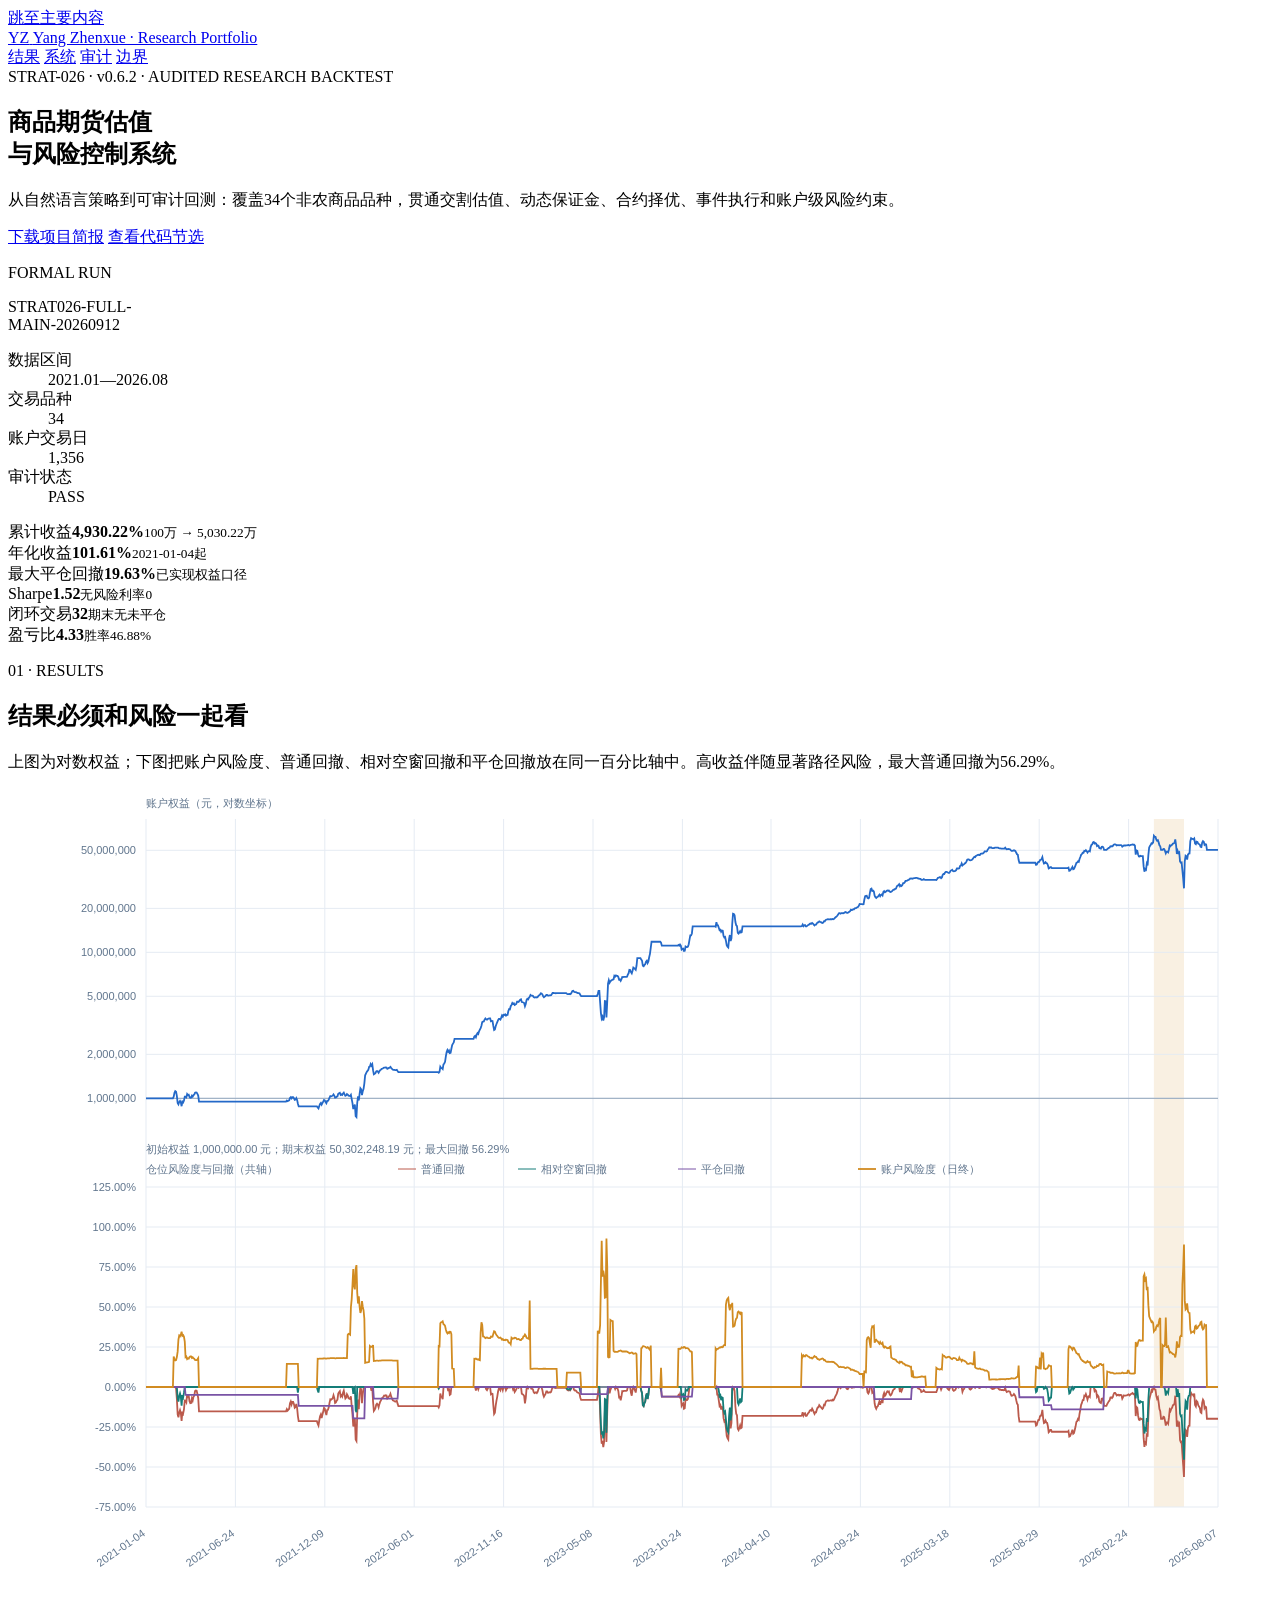
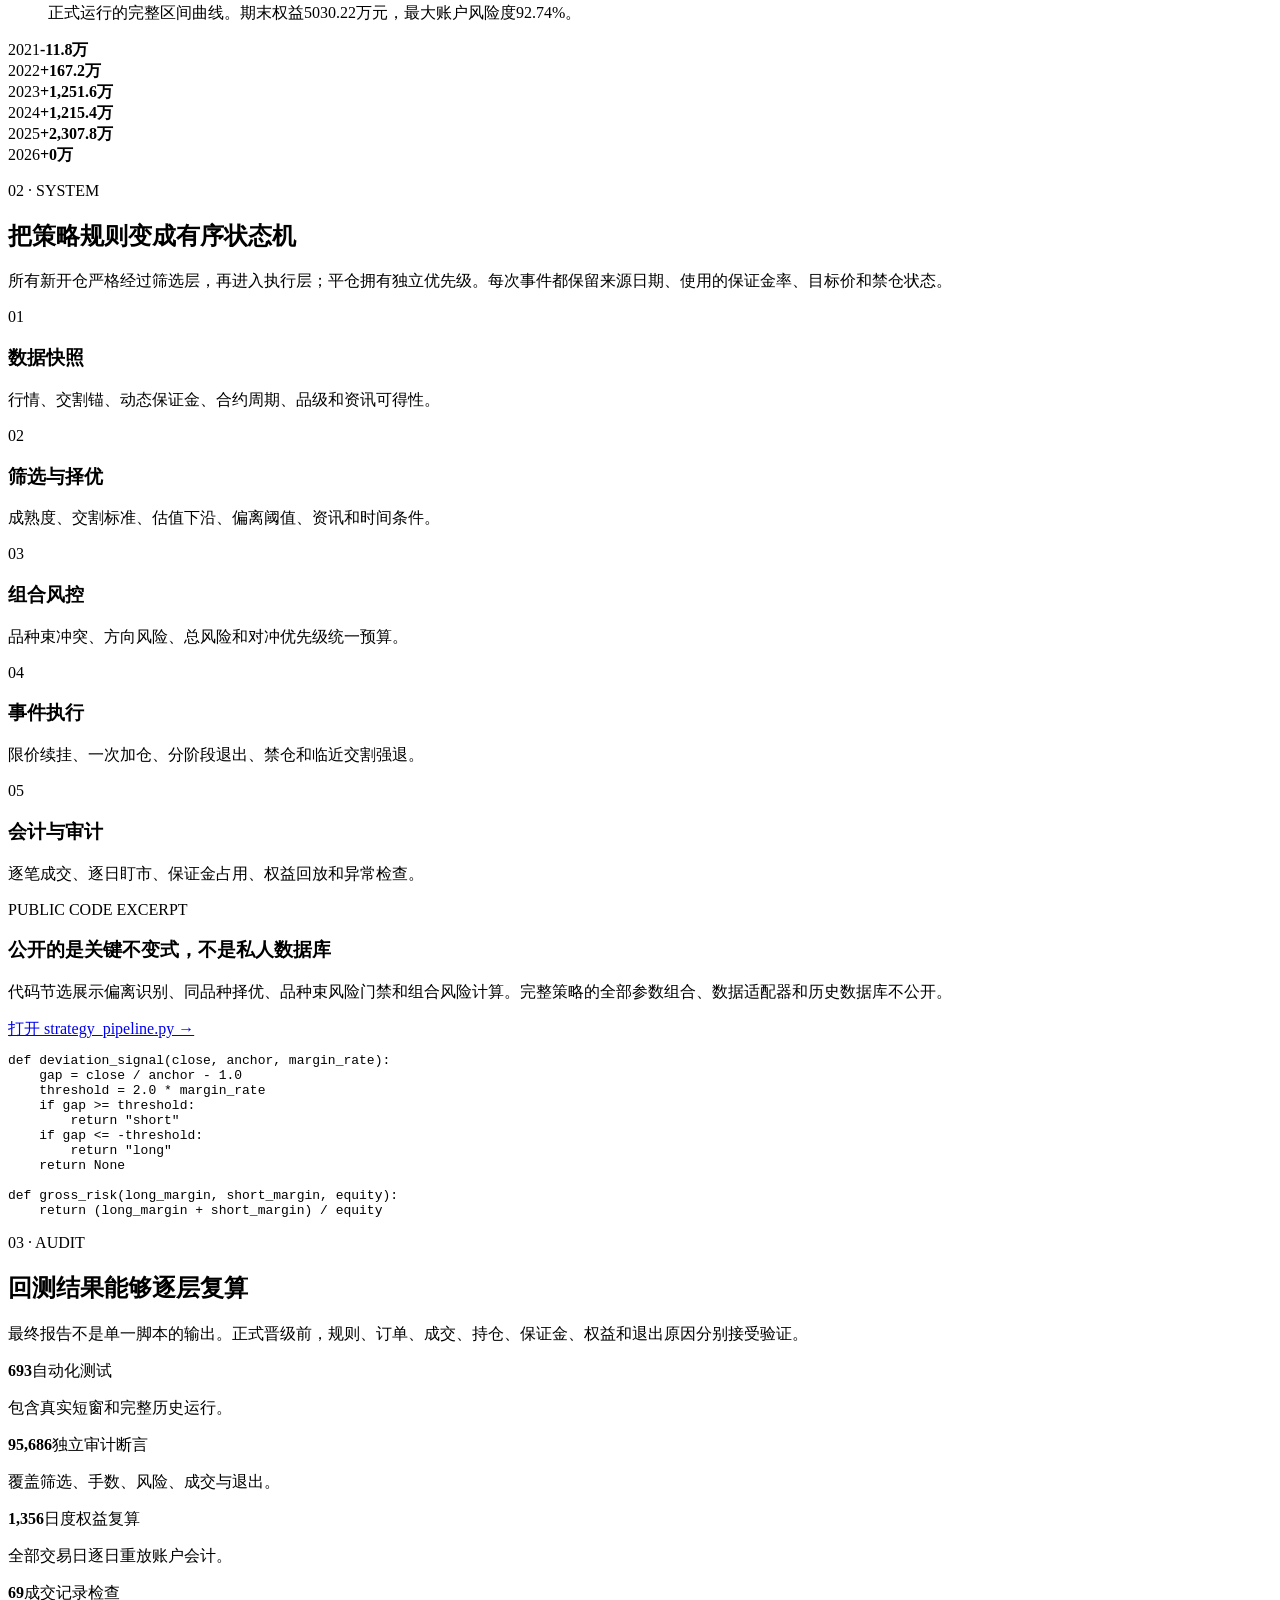
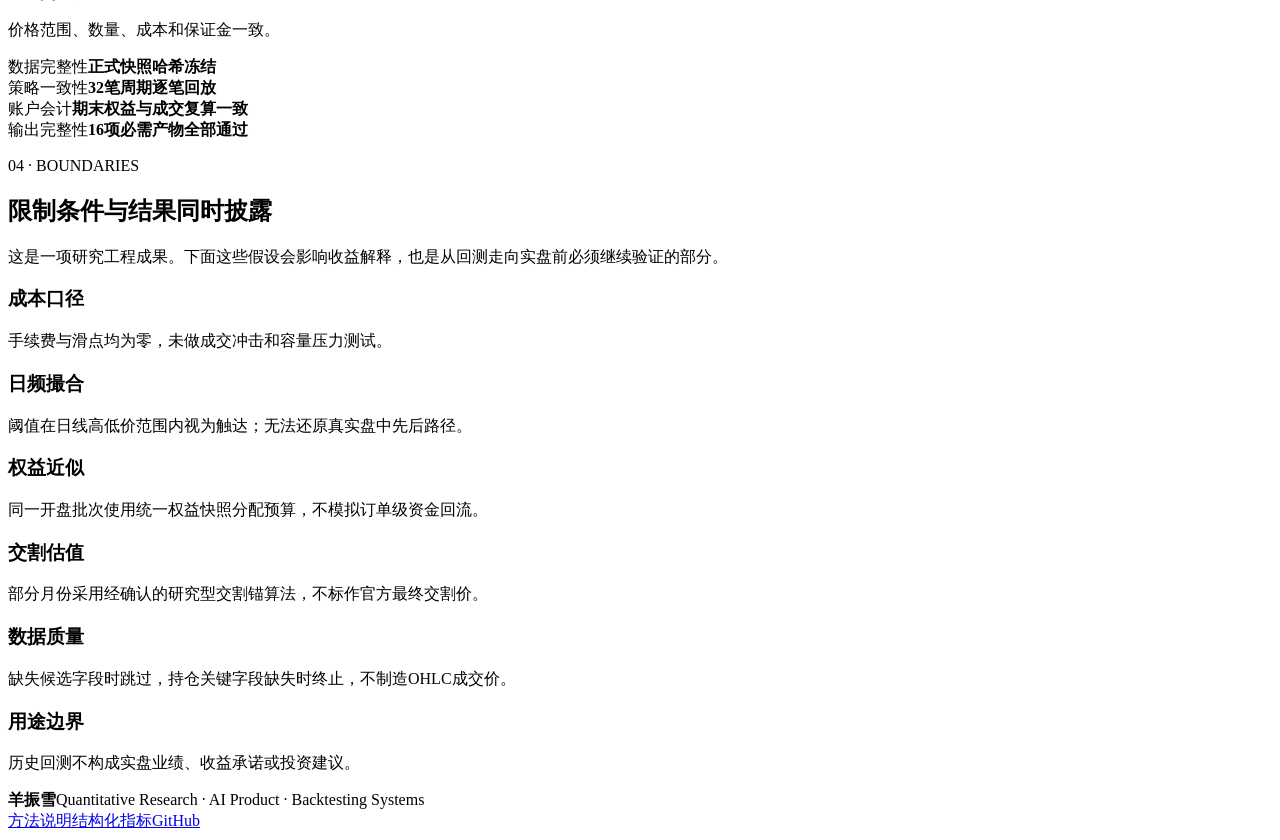
==== index.html @ d6baa64e "Publish STRAT-026 portfolio: index.html" ====
<!doctype html>
<html lang="zh-CN">
<head>
  <meta charset="utf-8">
  <meta name="viewport" content="width=device-width, initial-scale=1">
  <meta name="description" content="羊振雪的商品期货估值与风险控制系统项目：策略形式化、数据治理、回测引擎与独立审计。">
  <meta name="theme-color" content="#07111f">
  <title>羊振雪｜商品期货估值与风险控制系统</title>
  <link rel="stylesheet" href="styles.css">
</head>
<body>
  <a class="skip-link" href="#main">跳至主要内容</a>
  <header class="site-header">
    <a class="brand" href="#top" aria-label="返回顶部">
      <span class="brand-mark" aria-hidden="true">YZ</span>
      <span>Yang Zhenxue · Research Portfolio</span>
    </a>
    <nav aria-label="页面导航">
      <a href="#results">结果</a>
      <a href="#system">系统</a>
      <a href="#audit">审计</a>
      <a href="#limits">边界</a>
    </nav>
  </header>

  <main id="main">
    <section class="hero" id="top">
      <div class="hero-copy">
        <div class="eyebrow"><span class="status-dot"></span>STRAT-026 · v0.6.2 · AUDITED RESEARCH BACKTEST</div>
        <h1>商品期货估值<br>与风险控制系统</h1>
        <p class="lede">从自然语言策略到可审计回测：覆盖34个非农商品品种，贯通交割估值、动态保证金、合约择优、事件执行和账户级风险约束。</p>
        <div class="hero-actions">
          <a class="button primary" href="reports/STRAT-026-v0.6.2-project-brief.pdf">下载项目简报</a>
          <a class="button secondary" href="src/strategy_pipeline.py">查看代码节选</a>
        </div>
      </div>
      <aside class="hero-proof" aria-label="项目验证信息">
        <p class="proof-label">FORMAL RUN</p>
        <p class="proof-id">STRAT026-FULL-<br>MAIN-20260912</p>
        <dl>
          <div><dt>数据区间</dt><dd>2021.01—2026.08</dd></div>
          <div><dt>交易品种</dt><dd>34</dd></div>
          <div><dt>账户交易日</dt><dd>1,356</dd></div>
          <div><dt>审计状态</dt><dd class="pass">PASS</dd></div>
        </dl>
      </aside>
    </section>

    <section class="metrics" aria-label="核心指标">
      <article><span>累计收益</span><strong>4,930.22%</strong><small>100万 → 5,030.22万</small></article>
      <article><span>年化收益</span><strong>101.61%</strong><small>2021-01-04起</small></article>
      <article><span>最大平仓回撤</span><strong>19.63%</strong><small>已实现权益口径</small></article>
      <article><span>Sharpe</span><strong>1.52</strong><small>无风险利率0</small></article>
      <article><span>闭环交易</span><strong>32</strong><small>期末无未平仓</small></article>
      <article><span>盈亏比</span><strong>4.33</strong><small>胜率46.88%</small></article>
    </section>

    <section class="section chart-section" id="results">
      <div class="section-heading">
        <div><p class="kicker">01 · RESULTS</p><h2>结果必须和风险一起看</h2></div>
        <p>上图为对数权益；下图把账户风险度、普通回撤、相对空窗回撤和平仓回撤放在同一百分比轴中。高收益伴随显著路径风险，最大普通回撤为56.29%。</p>
      </div>
      <figure class="chart-card">
        <img src="assets/equity_curve.svg" alt="2021年至2026年策略权益、账户风险度和三类回撤曲线">
        <figcaption>正式运行的完整区间曲线。期末权益5030.22万元，最大账户风险度92.74%。</figcaption>
      </figure>
      <div class="year-grid" id="year-grid" aria-label="分年度已实现盈亏"></div>
    </section>

    <section class="section" id="system">
      <div class="section-heading">
        <div><p class="kicker">02 · SYSTEM</p><h2>把策略规则变成有序状态机</h2></div>
        <p>所有新开仓严格经过筛选层，再进入执行层；平仓拥有独立优先级。每次事件都保留来源日期、使用的保证金率、目标价和禁仓状态。</p>
      </div>
      <div class="pipeline" aria-label="策略执行流程">
        <article><span>01</span><h3>数据快照</h3><p>行情、交割锚、动态保证金、合约周期、品级和资讯可得性。</p></article>
        <article><span>02</span><h3>筛选与择优</h3><p>成熟度、交割标准、估值下沿、偏离阈值、资讯和时间条件。</p></article>
        <article><span>03</span><h3>组合风控</h3><p>品种束冲突、方向风险、总风险和对冲优先级统一预算。</p></article>
        <article><span>04</span><h3>事件执行</h3><p>限价续挂、一次加仓、分阶段退出、禁仓和临近交割强退。</p></article>
        <article><span>05</span><h3>会计与审计</h3><p>逐笔成交、逐日盯市、保证金占用、权益回放和异常检查。</p></article>
      </div>
      <div class="code-panel">
        <div>
          <p class="kicker">PUBLIC CODE EXCERPT</p>
          <h3>公开的是关键不变式，不是私人数据库</h3>
          <p>代码节选展示偏离识别、同品种择优、品种束风险门禁和组合风险计算。完整策略的全部参数组合、数据适配器和历史数据库不公开。</p>
          <a class="text-link" href="src/strategy_pipeline.py">打开 strategy_pipeline.py →</a>
        </div>
        <pre aria-label="Python代码节选"><code>def deviation_signal(close, anchor, margin_rate):
    gap = close / anchor - 1.0
    threshold = 2.0 * margin_rate
    if gap &gt;= threshold:
        return "short"
    if gap &lt;= -threshold:
        return "long"
    return None

def gross_risk(long_margin, short_margin, equity):
    return (long_margin + short_margin) / equity</code></pre>
      </div>
    </section>

    <section class="section audit-section" id="audit">
      <div class="section-heading">
        <div><p class="kicker">03 · AUDIT</p><h2>回测结果能够逐层复算</h2></div>
        <p>最终报告不是单一脚本的输出。正式晋级前，规则、订单、成交、持仓、保证金、权益和退出原因分别接受验证。</p>
      </div>
      <div class="audit-grid">
        <article><strong>693</strong><span>自动化测试</span><p>包含真实短窗和完整历史运行。</p></article>
        <article><strong>95,686</strong><span>独立审计断言</span><p>覆盖筛选、手数、风险、成交与退出。</p></article>
        <article><strong>1,356</strong><span>日度权益复算</span><p>全部交易日逐日重放账户会计。</p></article>
        <article><strong>69</strong><span>成交记录检查</span><p>价格范围、数量、成本和保证金一致。</p></article>
      </div>
      <div class="evidence-list">
        <div><span>数据完整性</span><b>正式快照哈希冻结</b></div>
        <div><span>策略一致性</span><b>32笔周期逐笔回放</b></div>
        <div><span>账户会计</span><b>期末权益与成交复算一致</b></div>
        <div><span>输出完整性</span><b>16项必需产物全部通过</b></div>
      </div>
    </section>

    <section class="section limits-section" id="limits">
      <div class="section-heading">
        <div><p class="kicker">04 · BOUNDARIES</p><h2>限制条件与结果同时披露</h2></div>
        <p>这是一项研究工程成果。下面这些假设会影响收益解释，也是从回测走向实盘前必须继续验证的部分。</p>
      </div>
      <div class="limits-grid">
        <article><h3>成本口径</h3><p>手续费与滑点均为零，未做成交冲击和容量压力测试。</p></article>
        <article><h3>日频撮合</h3><p>阈值在日线高低价范围内视为触达；无法还原真实盘中先后路径。</p></article>
        <article><h3>权益近似</h3><p>同一开盘批次使用统一权益快照分配预算，不模拟订单级资金回流。</p></article>
        <article><h3>交割估值</h3><p>部分月份采用经确认的研究型交割锚算法，不标作官方最终交割价。</p></article>
        <article><h3>数据质量</h3><p>缺失候选字段时跳过，持仓关键字段缺失时终止，不制造OHLC成交价。</p></article>
        <article><h3>用途边界</h3><p>历史回测不构成实盘业绩、收益承诺或投资建议。</p></article>
      </div>
    </section>
  </main>

  <footer>
    <div><strong>羊振雪</strong><span>Quantitative Research · AI Product · Backtesting Systems</span></div>
    <div class="footer-links"><a href="docs/methodology.md">方法说明</a><a href="data/public-metrics.json">结构化指标</a><a href="https://github.com/yanzhen-cpu/Yangzhenxue">GitHub</a></div>
  </footer>
  <script src="app.js"></script>
</body>
</html>
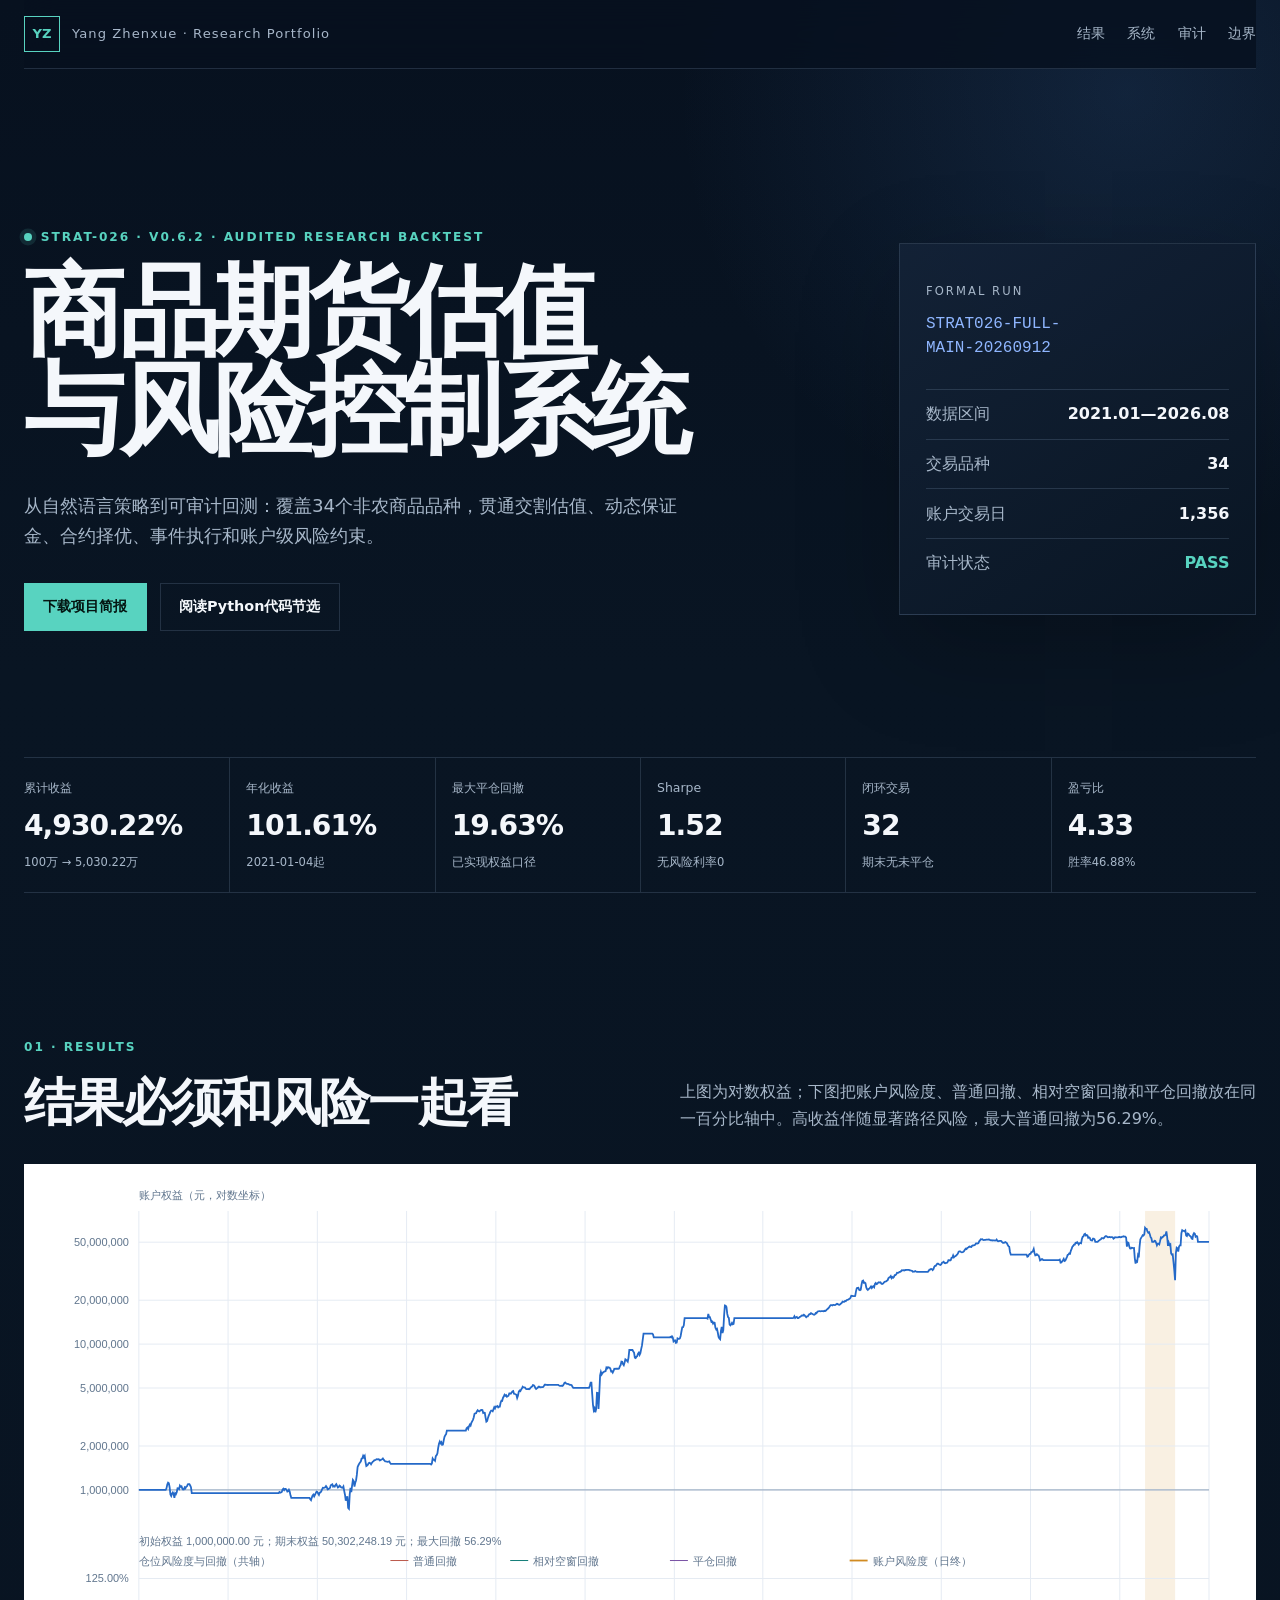
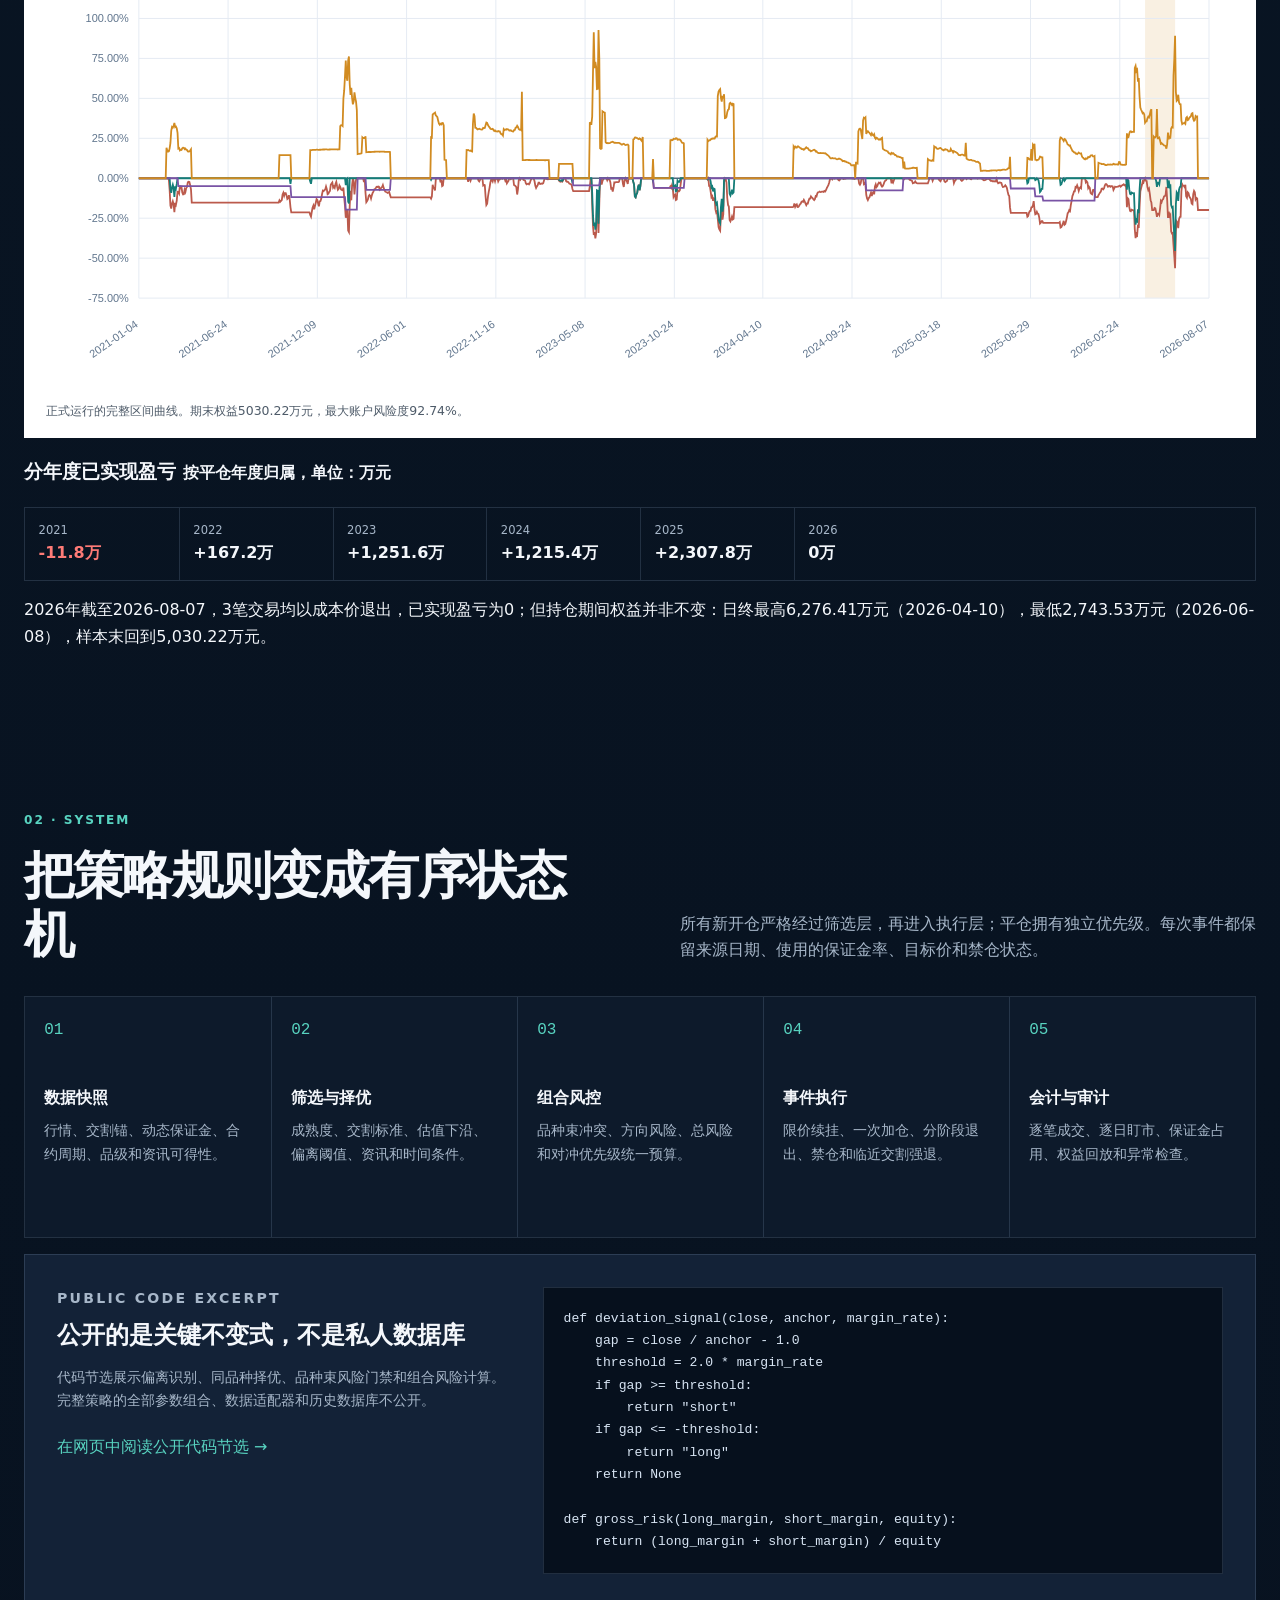
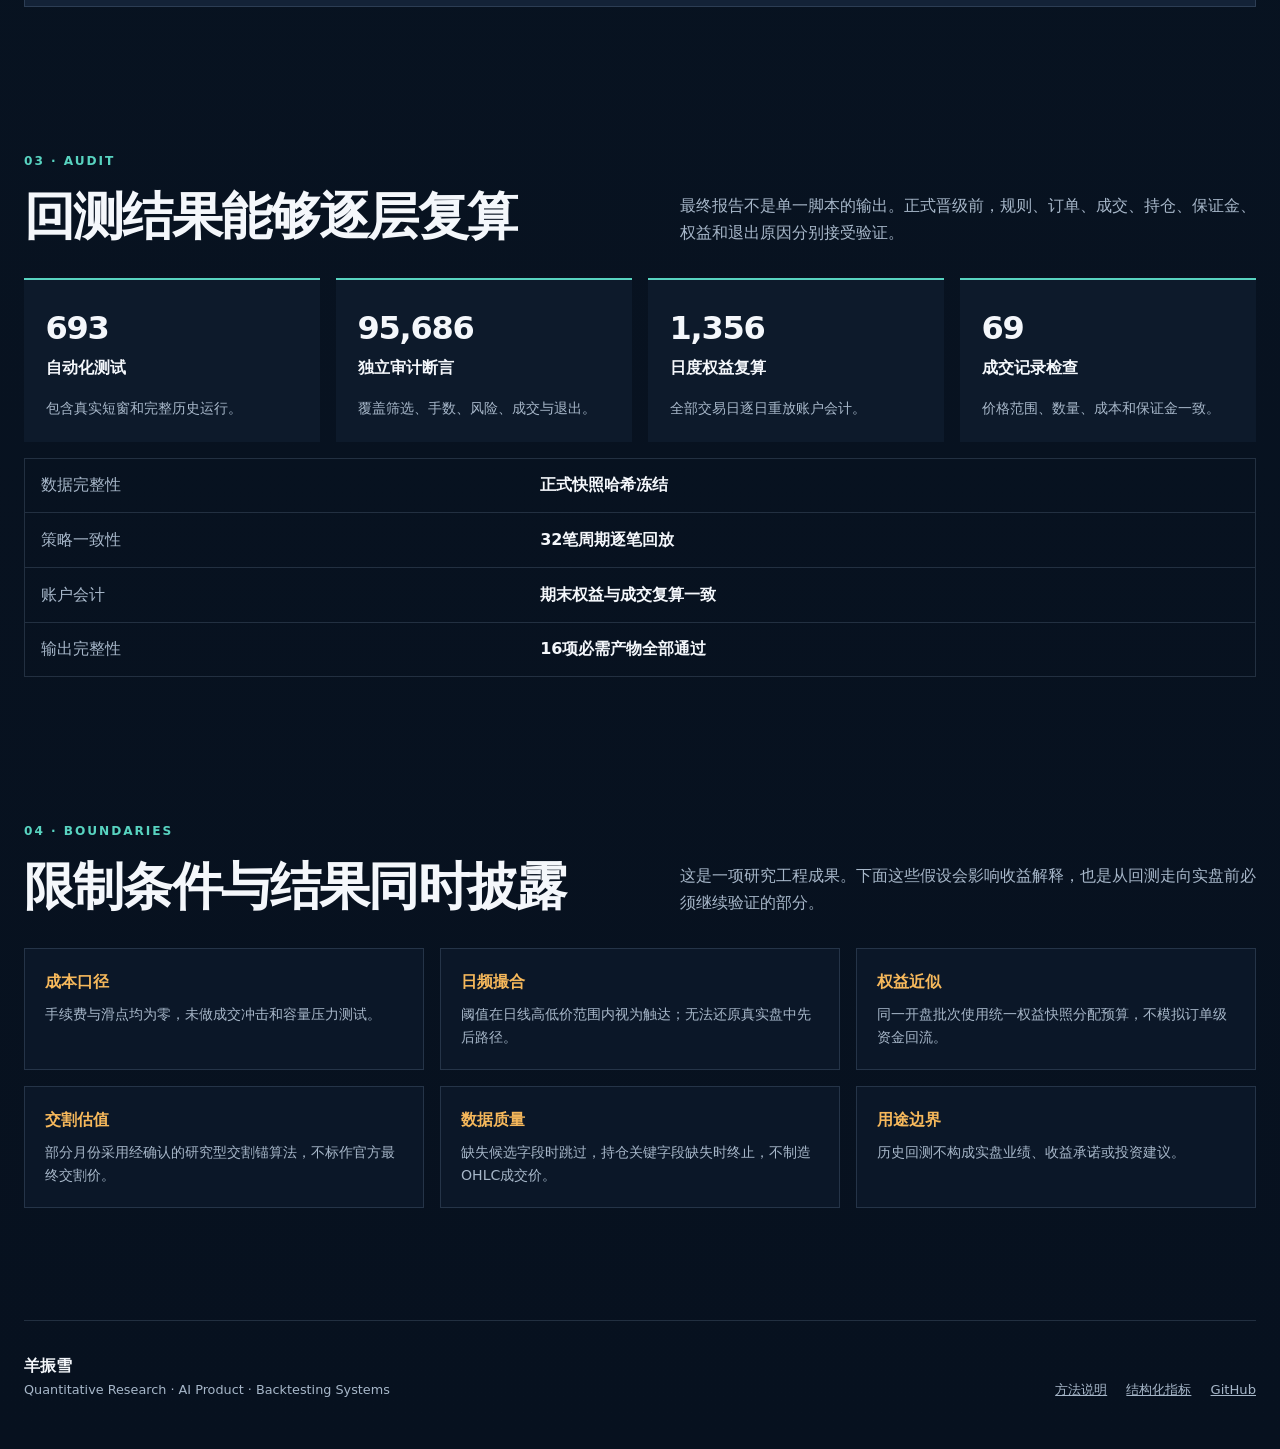
==== commit b5e42555: "Fix code access and 2026 PnL explanation: index.html" ====
--- a/index.html
+++ b/index.html
@@ -31,7 +31,7 @@
         <p class="lede">从自然语言策略到可审计回测：覆盖34个非农商品品种，贯通交割估值、动态保证金、合约择优、事件执行和账户级风险约束。</p>
         <div class="hero-actions">
           <a class="button primary" href="reports/STRAT-026-v0.6.2-project-brief.pdf">下载项目简报</a>
-          <a class="button secondary" href="src/strategy_pipeline.py">查看代码节选</a>
+          <a class="button secondary" href="code.html">阅读Python代码节选</a>
         </div>
       </div>
       <aside class="hero-proof" aria-label="项目验证信息">
@@ -64,7 +64,9 @@
         <img src="assets/equity_curve.svg" alt="2021年至2026年策略权益、账户风险度和三类回撤曲线">
         <figcaption>正式运行的完整区间曲线。期末权益5030.22万元，最大账户风险度92.74%。</figcaption>
       </figure>
+      <h3 class="year-heading">分年度已实现盈亏 <small>按平仓年度归属，单位：万元</small></h3>
       <div class="year-grid" id="year-grid" aria-label="分年度已实现盈亏"></div>
+      <p class="year-context" id="year-context">2026年交易和持仓波动数据加载中。</p>
     </section>
 
     <section class="section" id="system">
@@ -84,7 +86,7 @@
           <p class="kicker">PUBLIC CODE EXCERPT</p>
           <h3>公开的是关键不变式，不是私人数据库</h3>
           <p>代码节选展示偏离识别、同品种择优、品种束风险门禁和组合风险计算。完整策略的全部参数组合、数据适配器和历史数据库不公开。</p>
-          <a class="text-link" href="src/strategy_pipeline.py">打开 strategy_pipeline.py →</a>
+          <a class="text-link" href="code.html">在网页中阅读公开代码节选 →</a>
         </div>
         <pre aria-label="Python代码节选"><code>def deviation_signal(close, anchor, margin_rate):
     gap = close / anchor - 1.0
--- a/styles.css
+++ b/styles.css
@@ -0,0 +1,164 @@
+:root {
+  color-scheme: dark;
+  --bg: #07111f;
+  --surface: #0d1a2b;
+  --surface-2: #132237;
+  --line: rgba(154, 184, 217, 0.18);
+  --text: #f4f7fb;
+  --muted: #a7b7c9;
+  --accent: #58d3c0;
+  --accent-2: #8fb6ff;
+  --warning: #f6b85b;
+  --danger: #ff7b77;
+  --max: 1240px;
+}
+* { box-sizing: border-box; }
+html { scroll-behavior: smooth; }
+body {
+  margin: 0;
+  background:
+    radial-gradient(circle at 88% 2%, rgba(65, 117, 184, .18), transparent 28rem),
+    linear-gradient(180deg, #07111f 0, #091523 42rem, #07111f 100%);
+  color: var(--text);
+  font-family: Inter, "PingFang SC", "Microsoft YaHei", system-ui, sans-serif;
+  font-size: 16px;
+  line-height: 1.65;
+}
+a { color: inherit; }
+.skip-link { position: absolute; left: -999px; top: 1rem; }
+.skip-link:focus { left: 1rem; z-index: 20; background: white; color: black; padding: .6rem 1rem; }
+
+.site-header {
+  position: sticky;
+  top: 0;
+  z-index: 10;
+  display: flex;
+  justify-content: space-between;
+  align-items: center;
+  width: min(calc(100% - 3rem), var(--max));
+  margin: 0 auto;
+  padding: 1rem 0;
+  background: color-mix(in srgb, var(--bg) 82%, transparent);
+  backdrop-filter: blur(16px);
+  border-bottom: 1px solid var(--line);
+}
+.brand { display: flex; align-items: center; gap: .75rem; text-decoration: none; font-size: .82rem; letter-spacing: .08em; color: var(--muted); }
+.brand-mark { display: grid; place-items: center; width: 2.25rem; height: 2.25rem; border: 1px solid var(--accent); color: var(--accent); font-weight: 750; letter-spacing: 0; }
+nav { display: flex; gap: 1.4rem; }
+nav a { text-decoration: none; color: var(--muted); font-size: .9rem; }
+nav a:hover, nav a:focus { color: var(--text); }
+
+main, footer { width: min(calc(100% - 3rem), var(--max)); margin: 0 auto; }
+.hero { min-height: 43rem; display: grid; grid-template-columns: 1.45fr .65fr; gap: 5rem; align-items: center; padding: 5rem 0 3rem; }
+.eyebrow, .kicker { margin: 0 0 1rem; color: var(--accent); font-size: .76rem; font-weight: 760; letter-spacing: .16em; text-transform: uppercase; }
+.status-dot { display: inline-block; width: .5rem; height: .5rem; margin-right: .55rem; border-radius: 50%; background: var(--accent); box-shadow: 0 0 0 .28rem rgba(88, 211, 192, .12); }
+h1 { margin: 0; max-width: 14ch; font-size: clamp(3.3rem, 7.8vw, 6.6rem); line-height: .98; letter-spacing: -.055em; font-weight: 720; }
+.lede { max-width: 42rem; margin: 2rem 0 0; color: var(--muted); font-size: 1.14rem; }
+.hero-actions { display: flex; gap: .8rem; margin-top: 2rem; flex-wrap: wrap; }
+.button { display: inline-flex; align-items: center; justify-content: center; min-height: 3rem; padding: .7rem 1.15rem; border: 1px solid var(--line); text-decoration: none; font-weight: 680; font-size: .9rem; }
+.button.primary { background: var(--accent); color: #041612; border-color: var(--accent); }
+.button.secondary:hover, .button.secondary:focus { border-color: var(--accent-2); }
+.hero-proof { padding: 1.6rem; border: 1px solid var(--line); background: linear-gradient(145deg, rgba(19, 34, 55, .92), rgba(9, 21, 35, .92)); box-shadow: 0 2rem 6rem rgba(0,0,0,.22); }
+.proof-label { color: var(--muted); font-size: .72rem; letter-spacing: .18em; }
+.proof-id { margin: .7rem 0 1.8rem; color: var(--accent-2); font-family: ui-monospace, SFMono-Regular, Consolas, monospace; font-size: 1rem; line-height: 1.5; }
+.hero-proof dl { margin: 0; }
+.hero-proof dl div { display: flex; justify-content: space-between; gap: 1rem; padding: .7rem 0; border-top: 1px solid var(--line); }
+.hero-proof dt { color: var(--muted); }
+.hero-proof dd { margin: 0; font-weight: 700; }
+.pass { color: var(--accent); }
+
+.metrics { display: grid; grid-template-columns: repeat(6, 1fr); margin-bottom: 7rem; border-top: 1px solid var(--line); border-bottom: 1px solid var(--line); }
+.metrics article { min-width: 0; padding: 1.25rem 1rem 1.25rem 0; }
+.metrics article + article { padding-left: 1rem; border-left: 1px solid var(--line); }
+.metrics span, .metrics small { display: block; color: var(--muted); }
+.metrics span { font-size: .78rem; }
+.metrics strong { display: block; margin: .25rem 0; font-size: clamp(1.35rem, 2.2vw, 2rem); letter-spacing: -.035em; }
+.metrics small { font-size: .72rem; }
+
+.section { padding: 2rem 0 7rem; scroll-margin-top: 5rem; }
+.section-heading { display: grid; grid-template-columns: 1fr 1fr; gap: 5rem; align-items: end; margin-bottom: 2rem; }
+h2 { margin: 0; font-size: clamp(2rem, 4vw, 3.4rem); line-height: 1.15; letter-spacing: -.035em; }
+.section-heading > p { margin: 0; color: var(--muted); }
+.chart-card { margin: 0; padding: 1rem; background: #fff; border: 1px solid rgba(255,255,255,.2); }
+.chart-card img { display: block; width: 100%; height: auto; }
+.chart-card figcaption { padding: .7rem .3rem 0; color: #4e5b69; font-size: .78rem; }
+.year-grid { display: grid; grid-template-columns: repeat(8, 1fr); margin-top: 1rem; border: 1px solid var(--line); }
+.year-grid article { padding: .85rem; min-width: 0; }
+.year-grid article + article { border-left: 1px solid var(--line); }
+.year-grid span { display: block; color: var(--muted); font-size: .72rem; }
+.year-grid strong { font-size: 1rem; }
+.year-grid .negative { color: var(--danger); }
+
+.pipeline { display: grid; grid-template-columns: repeat(5, 1fr); border: 1px solid var(--line); }
+.pipeline article { min-height: 15rem; padding: 1.2rem; background: var(--surface); }
+.pipeline article + article { border-left: 1px solid var(--line); }
+.pipeline span { color: var(--accent); font-family: ui-monospace, monospace; }
+.pipeline h3, .code-panel h3, .limits-grid h3 { margin: 2.6rem 0 .5rem; font-size: 1rem; }
+.pipeline p, .code-panel p, .limits-grid p, .audit-grid p { margin: 0; color: var(--muted); font-size: .88rem; }
+.code-panel { display: grid; grid-template-columns: .8fr 1.2fr; gap: 2rem; margin-top: 1rem; padding: 2rem; background: var(--surface-2); border: 1px solid var(--line); }
+.code-panel h3 { margin: .4rem 0 .6rem; font-size: 1.5rem; }
+.text-link { display: inline-block; margin-top: 1.4rem; color: var(--accent); text-decoration: none; }
+pre { margin: 0; overflow: auto; padding: 1.25rem; background: #06101d; border: 1px solid var(--line); color: #d8e5f4; font-size: .82rem; line-height: 1.7; }
+
+.audit-grid { display: grid; grid-template-columns: repeat(4, 1fr); gap: 1rem; }
+.audit-grid article { padding: 1.35rem; background: var(--surface); border-top: 2px solid var(--accent); }
+.audit-grid strong { display: block; font-size: 2rem; letter-spacing: -.04em; }
+.audit-grid span { display: block; margin-bottom: 1rem; font-weight: 700; }
+.evidence-list { margin-top: 1rem; border: 1px solid var(--line); }
+.evidence-list div { display: grid; grid-template-columns: 1fr 1.4fr; padding: .85rem 1rem; }
+.evidence-list div + div { border-top: 1px solid var(--line); }
+.evidence-list span { color: var(--muted); }
+.evidence-list b { font-weight: 650; }
+
+.limits-grid { display: grid; grid-template-columns: repeat(3, 1fr); gap: 1rem; }
+.limits-grid article { padding: 1.25rem; border: 1px solid var(--line); background: rgba(13, 26, 43, .72); }
+.limits-grid h3 { margin: 0 0 .45rem; color: var(--warning); }
+
+footer { display: flex; justify-content: space-between; align-items: flex-end; gap: 2rem; padding: 2rem 0 3rem; border-top: 1px solid var(--line); }
+footer strong, footer span { display: block; }
+footer span { color: var(--muted); font-size: .8rem; }
+.footer-links { display: flex; gap: 1.2rem; }
+.footer-links a { color: var(--muted); font-size: .82rem; }
+
+@media (max-width: 1000px) {
+  .metrics { grid-template-columns: repeat(3, 1fr); }
+  .metrics article:nth-child(4) { border-left: 0; }
+  .pipeline { grid-template-columns: 1fr 1fr; }
+  .pipeline article { min-height: 12rem; border-bottom: 1px solid var(--line); }
+  .pipeline article + article { border-left: 0; }
+  .pipeline article:nth-child(even) { border-left: 1px solid var(--line); }
+  .pipeline article:last-child { grid-column: 1 / -1; }
+  .year-grid { grid-template-columns: repeat(4, 1fr); }
+  .year-grid article:nth-child(5) { border-left: 0; }
+}
+
+@media (max-width: 720px) {
+  .site-header { width: min(calc(100% - 2rem), var(--max)); }
+  main, footer { width: min(calc(100% - 2rem), var(--max)); }
+  nav { display: none; }
+  .hero { min-height: auto; grid-template-columns: 1fr; gap: 2rem; padding-top: 4rem; }
+  h1 { font-size: clamp(3rem, 15vw, 4.8rem); }
+  .hero-proof { margin-bottom: 2rem; }
+  .metrics { grid-template-columns: repeat(2, 1fr); margin-bottom: 5rem; }
+  .metrics article:nth-child(odd) { border-left: 0; }
+  .metrics article:nth-child(even) { border-left: 1px solid var(--line); padding-left: 1rem; }
+  .section-heading { grid-template-columns: 1fr; gap: 1rem; }
+  .year-grid { grid-template-columns: repeat(2, 1fr); }
+  .year-grid article:nth-child(odd) { border-left: 0; }
+  .code-panel { grid-template-columns: 1fr; padding: 1rem; }
+  .audit-grid, .limits-grid { grid-template-columns: 1fr; }
+  .evidence-list div { grid-template-columns: 1fr; gap: .2rem; }
+  footer { align-items: flex-start; flex-direction: column; }
+  .footer-links { flex-wrap: wrap; }
+}
+
+@media print {
+  :root { color-scheme: light; }
+  body { background: white; color: #111; }
+  .site-header, .hero-actions, footer { display: none; }
+  main { width: 100%; }
+  .hero { min-height: auto; padding: 1cm 0; }
+  .hero-proof, .pipeline article, .code-panel, .audit-grid article, .limits-grid article { background: white; color: #111; box-shadow: none; border-color: #bbb; }
+  .lede, .section-heading > p, .pipeline p, .code-panel p, .audit-grid p, .limits-grid p, .metrics span, .metrics small { color: #444; }
+  .section { break-inside: avoid; padding-bottom: 1cm; }
+}
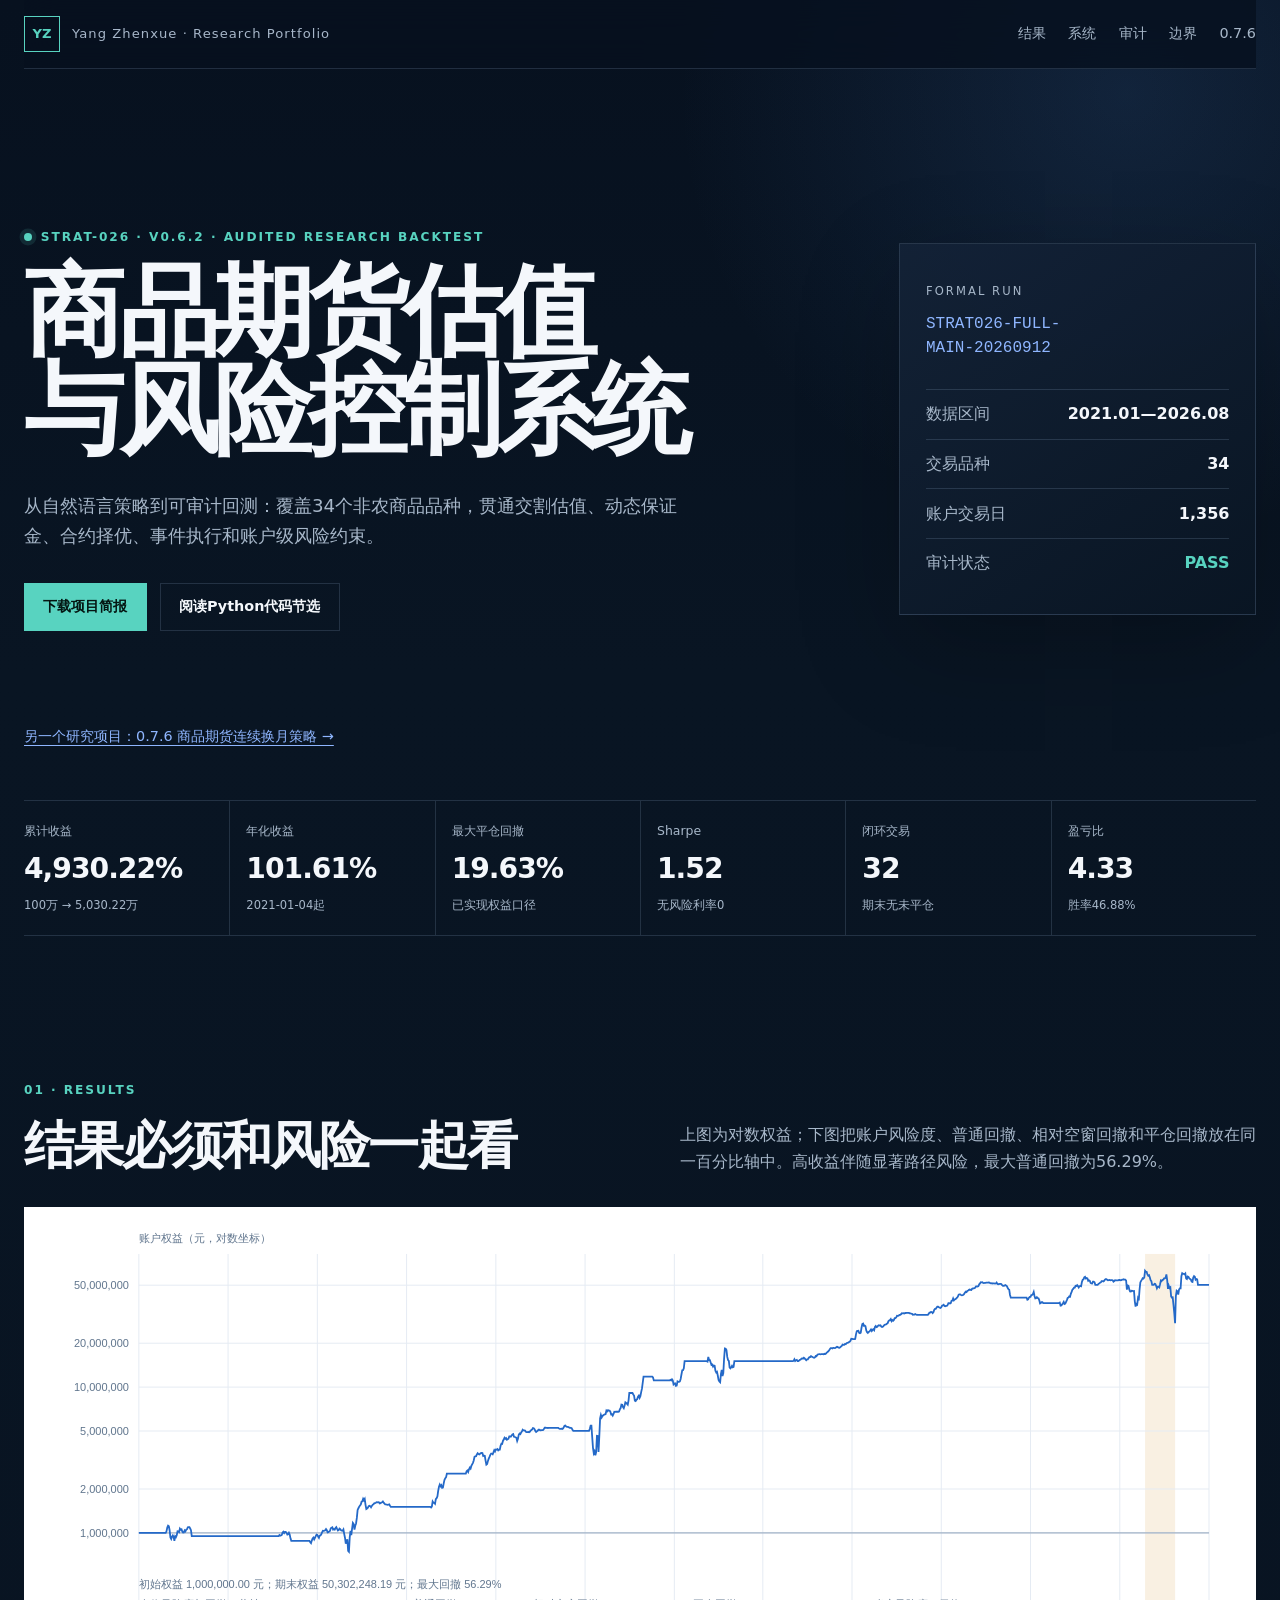
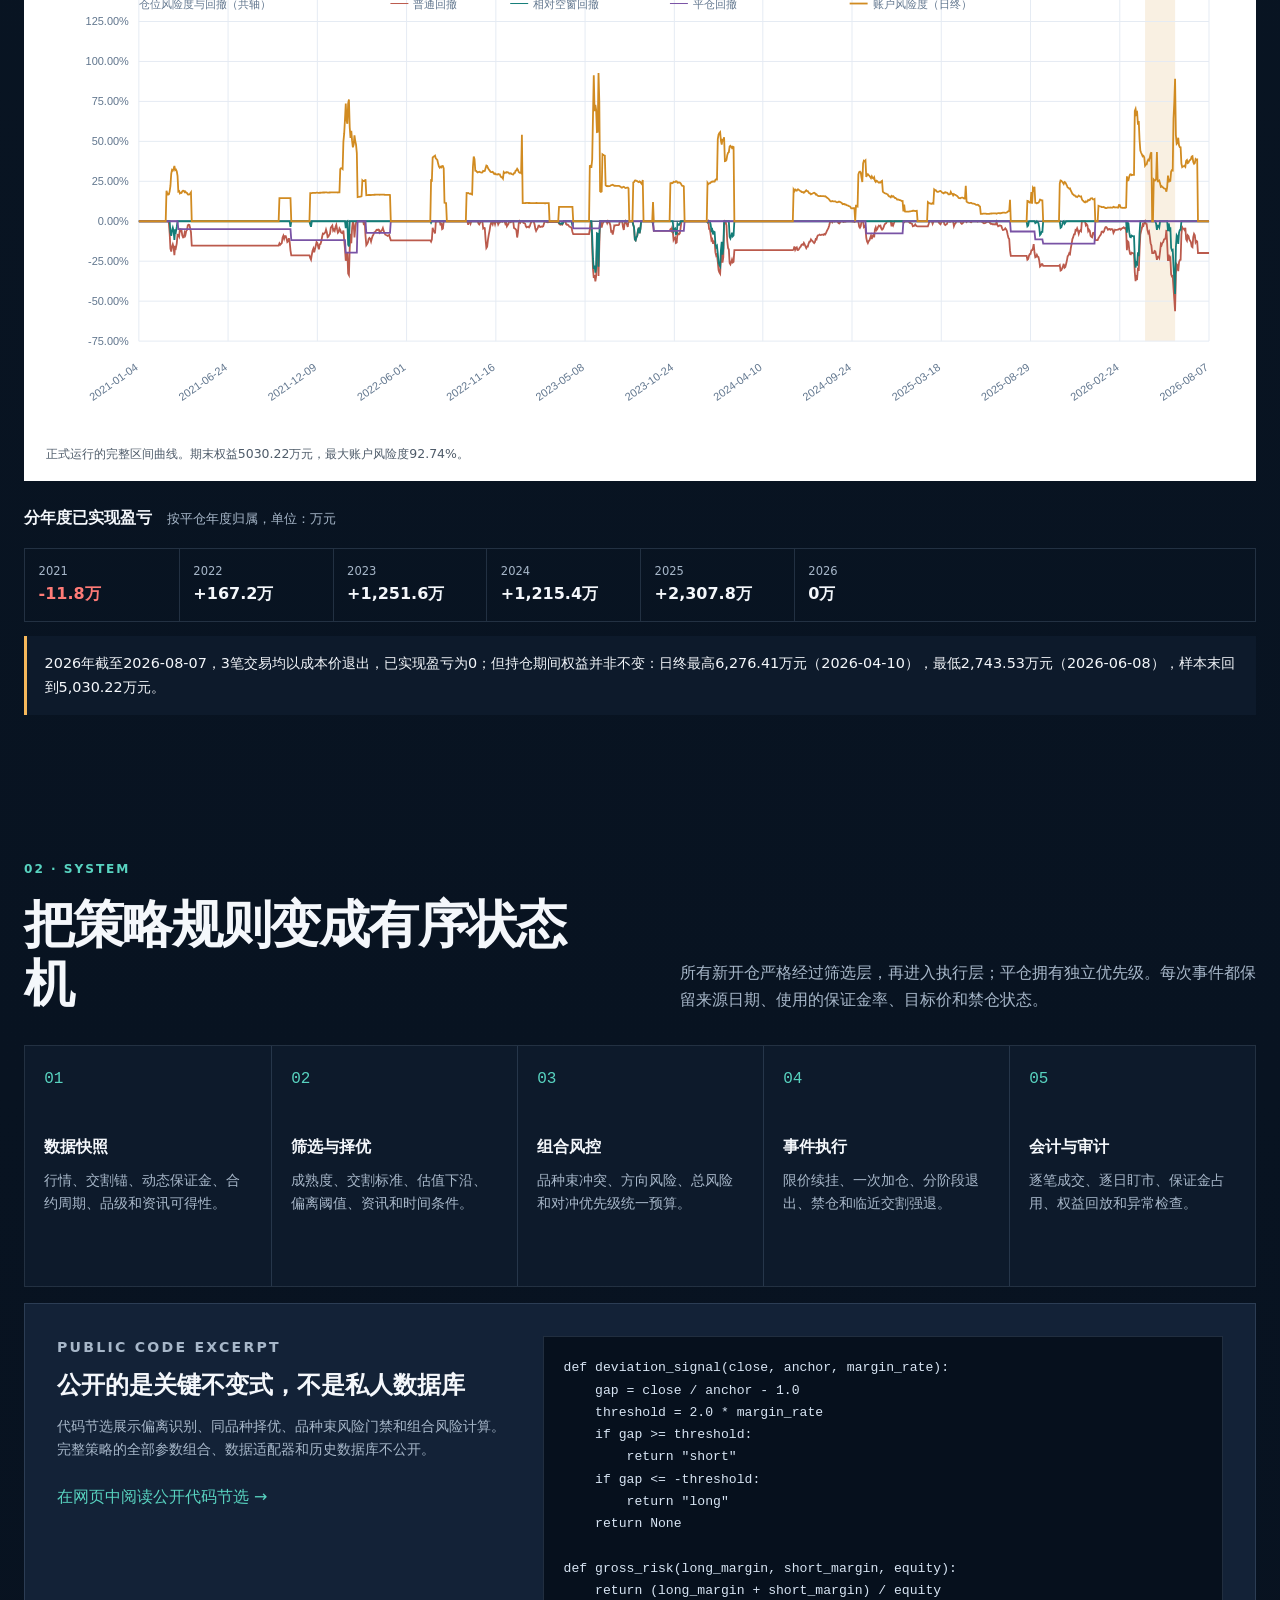
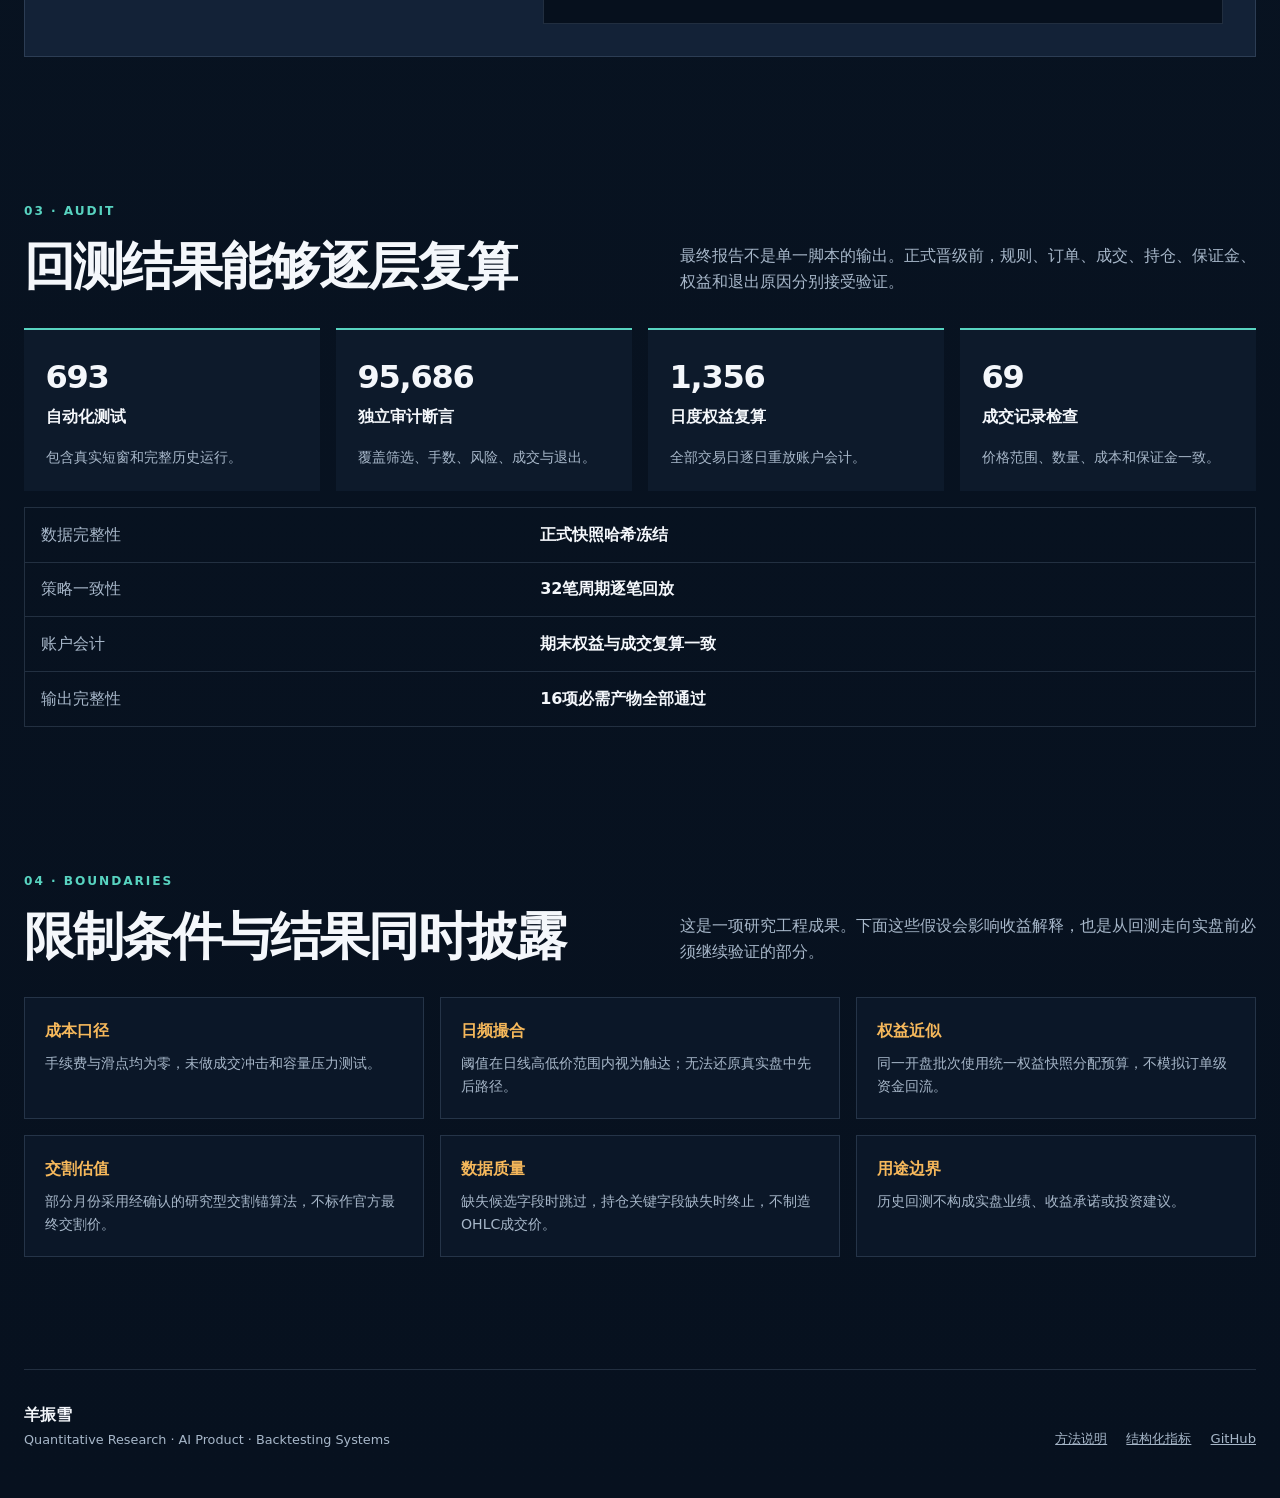
==== commit 87aa9f18: "2026-09-26 添加0.7.6策略招聘展示" ====
--- a/index.html
+++ b/index.html
@@ -20,6 +20,7 @@
       <a href="#system">系统</a>
       <a href="#audit">审计</a>
       <a href="#limits">边界</a>
+      <a href="strat-076/">0.7.6</a>
     </nav>
   </header>
 
@@ -45,6 +46,8 @@
         </dl>
       </aside>
     </section>
+
+    <p class="other-case"><a href="strat-076/">另一个研究项目：0.7.6 商品期货连续换月策略 →</a></p>
 
     <section class="metrics" aria-label="核心指标">
       <article><span>累计收益</span><strong>4,930.22%</strong><small>100万 → 5,030.22万</small></article>
--- a/styles.css
+++ b/styles.css
@@ -66,6 +66,8 @@
 .hero-proof dt { color: var(--muted); }
 .hero-proof dd { margin: 0; font-weight: 700; }
 .pass { color: var(--accent); }
+.other-case { margin: -2rem 0 3.2rem; font-size: .9rem; }
+.other-case a { color: var(--accent-2); text-underline-offset: .25rem; }
 
 .metrics { display: grid; grid-template-columns: repeat(6, 1fr); margin-bottom: 7rem; border-top: 1px solid var(--line); border-bottom: 1px solid var(--line); }
 .metrics article { min-width: 0; padding: 1.25rem 1rem 1.25rem 0; }
@@ -83,6 +85,9 @@
 .chart-card img { display: block; width: 100%; height: auto; }
 .chart-card figcaption { padding: .7rem .3rem 0; color: #4e5b69; font-size: .78rem; }
 .year-grid { display: grid; grid-template-columns: repeat(8, 1fr); margin-top: 1rem; border: 1px solid var(--line); }
+.year-heading { margin: 1.5rem 0 0; font-size: 1rem; font-weight: 650; }
+.year-heading small { margin-left: .6rem; color: var(--muted); font-size: .8rem; font-weight: 400; }
+.year-context { margin: .85rem 0 0; padding: 1rem 1.1rem; border-left: 3px solid var(--warning); background: var(--surface); color: var(--text); font-size: .9rem; }
 .year-grid article { padding: .85rem; min-width: 0; }
 .year-grid article + article { border-left: 1px solid var(--line); }
 .year-grid span { display: block; color: var(--muted); font-size: .72rem; }
@@ -119,6 +124,13 @@
 footer span { color: var(--muted); font-size: .8rem; }
 .footer-links { display: flex; gap: 1.2rem; }
 .footer-links a { color: var(--muted); font-size: .82rem; }
+.code-shell { padding: 3.5rem 0 6rem; }
+.code-intro { max-width: 55rem; }
+.code-intro h1 { max-width: none; font-size: clamp(2.7rem, 6vw, 4.8rem); }
+.code-intro p { color: var(--muted); }
+.code-links { display: flex; flex-wrap: wrap; gap: 1rem; margin: 1.4rem 0 2rem; }
+.code-links a { color: var(--accent); }
+.code-view { margin: 0; overflow-x: auto; padding: 1.4rem; border: 1px solid var(--line); background: #06101d; color: #d8e5f4; font-family: ui-monospace, SFMono-Regular, Consolas, monospace; font-size: .86rem; line-height: 1.7; white-space: pre; tab-size: 4; }
 
 @media (max-width: 1000px) {
   .metrics { grid-template-columns: repeat(3, 1fr); }
